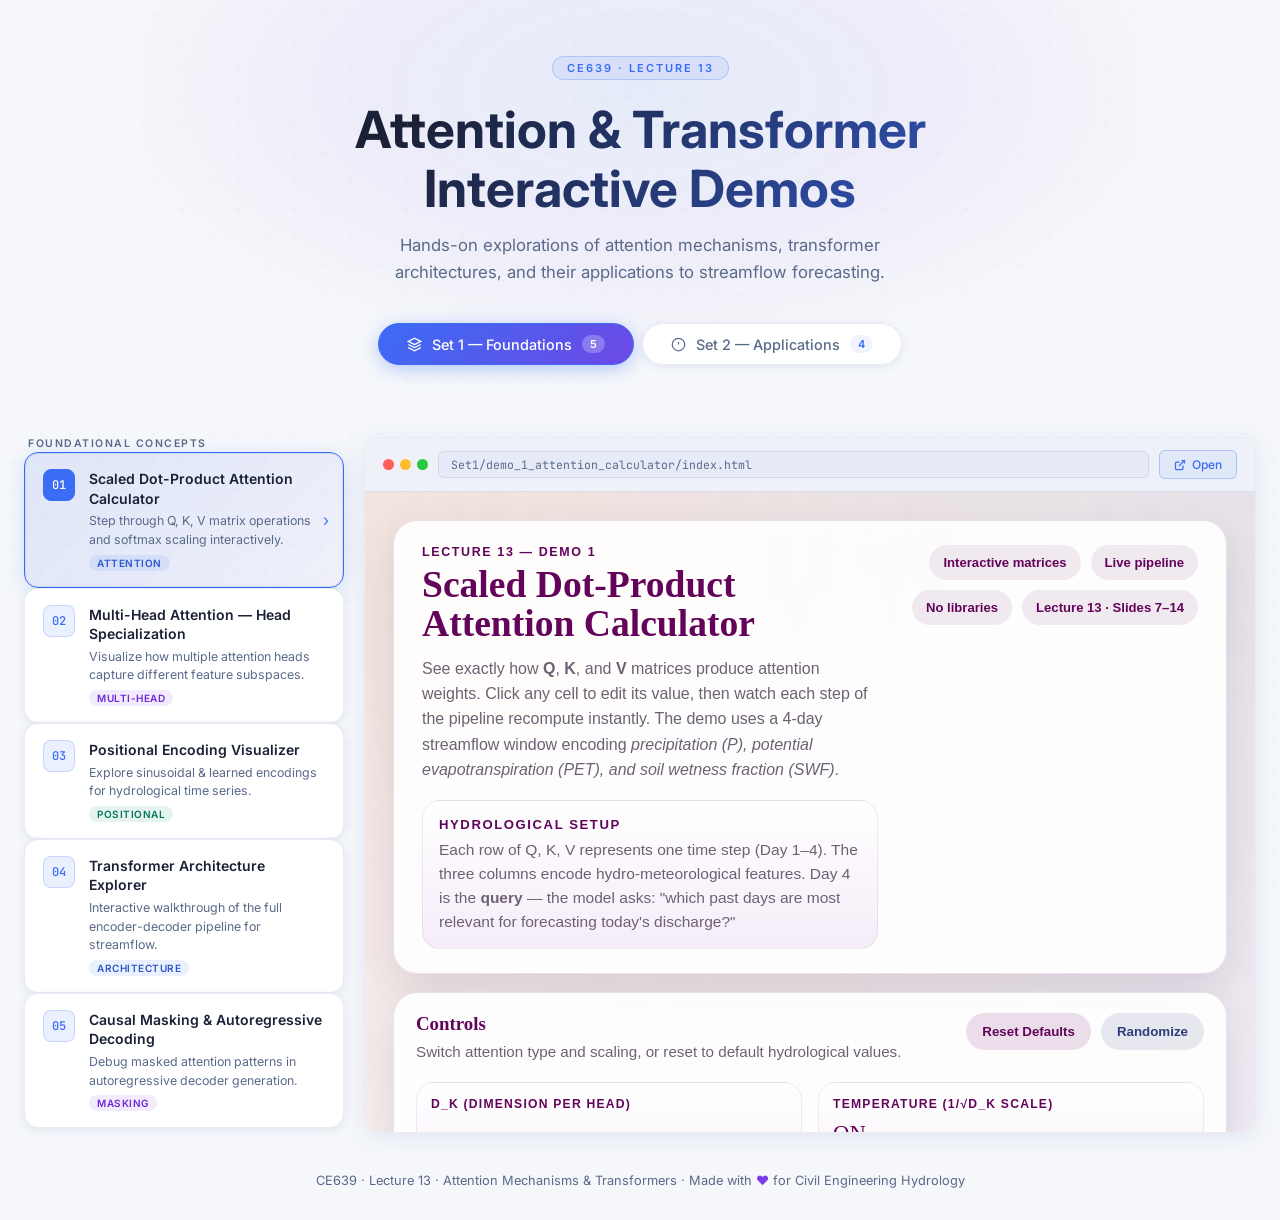
==== index.html @ 587828bb "init: working demos" ====
<!DOCTYPE html>
<html lang="en">

<head>
    <meta charset="UTF-8" />
    <meta name="viewport" content="width=device-width, initial-scale=1.0" />
    <title>CE639 — Lecture 13: Attention &amp; Transformers</title>
    <meta name="description"
        content="Interactive demos on attention mechanisms and transformer architectures for streamflow forecasting — CE639 Lecture 13." />
    <link rel="preconnect" href="https://fonts.googleapis.com" />
    <link rel="preconnect" href="https://fonts.gstatic.com" crossorigin />
    <link
        href="https://fonts.googleapis.com/css2?family=Inter:wght@300;400;500;600;700&family=JetBrains+Mono:wght@400;500&display=swap"
        rel="stylesheet" />
    <style>
        /* ── Reset & base ────────────────────────────────── */
        *,
        *::before,
        *::after {
            box-sizing: border-box;
            margin: 0;
            padding: 0;
        }

        :root {
            --bg: #f5f7fa;
            --bg-card: #ffffff;
            --bg-card2: #eef1f7;
            --border: rgba(99, 120, 180, 0.15);
            --accent: #3b6cf5;
            --accent2: #7c3aed;
            --accent3: #059669;
            --text: #1a2035;
            --text-muted: #5a6a8a;
            --shadow: rgba(60, 80, 160, 0.10);
            --radius: 14px;
            --transition: 0.25s cubic-bezier(.4, 0, .2, 1);
        }

        html {
            scroll-behavior: smooth;
        }

        body {
            font-family: 'Inter', sans-serif;
            background: var(--bg);
            color: var(--text);
            min-height: 100vh;
            overflow-x: hidden;
        }

        /* ── Subtle dot grid ────────────────────────────── */
        body::before {
            content: '';
            position: fixed;
            inset: 0;
            background-image: radial-gradient(circle, rgba(59, 108, 245, 0.07) 1px, transparent 1px);
            background-size: 28px 28px;
            pointer-events: none;
            z-index: 0;
        }

        /* ── Soft top wash ──────────────────────────────── */
        .glow-blob {
            position: fixed;
            top: -160px;
            left: 50%;
            transform: translateX(-50%);
            width: 1000px;
            height: 500px;
            background: radial-gradient(ellipse, rgba(59, 108, 245, 0.08) 0%, rgba(124, 58, 237, 0.05) 45%, transparent 75%);
            pointer-events: none;
            z-index: 0;
            animation: blobPulse 10s ease-in-out infinite alternate;
        }

        @keyframes blobPulse {
            from {
                opacity: 0.7;
                transform: translateX(-50%) scale(1);
            }

            to {
                opacity: 1;
                transform: translateX(-50%) scale(1.08);
            }
        }

        /* ── Layout wrapper ─────────────────────────────── */
        .wrapper {
            position: relative;
            z-index: 1;
            max-width: 1280px;
            margin: 0 auto;
            padding: 0 24px;
        }

        /* ── Header ─────────────────────────────────────── */
        header {
            padding: 56px 0 32px;
            text-align: center;
        }

        .badge {
            display: inline-block;
            font-size: 11px;
            font-weight: 600;
            letter-spacing: 2px;
            text-transform: uppercase;
            color: var(--accent);
            background: rgba(59, 108, 245, 0.09);
            border: 1px solid rgba(59, 108, 245, 0.25);
            border-radius: 100px;
            padding: 4px 14px;
            margin-bottom: 20px;
        }

        header h1 {
            font-size: clamp(2rem, 5vw, 3.2rem);
            font-weight: 700;
            line-height: 1.15;
            background: linear-gradient(135deg, #1a2035 30%, var(--accent) 100%);
            -webkit-background-clip: text;
            -webkit-text-fill-color: transparent;
            background-clip: text;
            margin-bottom: 14px;
        }

        header p.subtitle {
            font-size: 1.05rem;
            color: var(--text-muted);
            max-width: 580px;
            margin: 0 auto 36px;
            line-height: 1.65;
        }

        /* ── Set tabs ───────────────────────────────────── */
        .tab-row {
            display: flex;
            justify-content: center;
            gap: 8px;
            margin-bottom: 40px;
        }

        .tab-btn {
            position: relative;
            display: flex;
            align-items: center;
            gap: 10px;
            padding: 11px 28px;
            border-radius: 100px;
            border: 1.5px solid var(--border);
            background: var(--bg-card);
            color: var(--text-muted);
            font-family: 'Inter', sans-serif;
            font-size: 0.9rem;
            font-weight: 500;
            cursor: pointer;
            transition: all var(--transition);
            outline: none;
            box-shadow: 0 2px 8px var(--shadow);
        }

        .tab-btn .count {
            font-size: 11px;
            font-weight: 600;
            background: rgba(59, 108, 245, 0.08);
            color: var(--accent);
            border-radius: 100px;
            padding: 2px 8px;
            transition: all var(--transition);
        }

        .tab-btn:hover {
            border-color: rgba(59, 108, 245, 0.4);
            color: var(--text);
            box-shadow: 0 4px 16px var(--shadow);
        }

        .tab-btn.active {
            background: linear-gradient(135deg, #3b6cf5, #6d48e5);
            border-color: #3b6cf5;
            color: #fff;
            box-shadow: 0 4px 18px rgba(59, 108, 245, 0.35);
        }

        .tab-btn.active .count {
            background: rgba(255, 255, 255, 0.25);
            color: #fff;
        }

        /* ── Main two-panel layout ──────────────────────── */
        .main-layout {
            display: grid;
            grid-template-columns: 320px 1fr;
            gap: 20px;
            align-items: start;
        }

        @media (max-width: 900px) {
            .main-layout {
                grid-template-columns: 1fr;
            }
        }

        /* ── Demo sidebar ───────────────────────────────── */
        .sidebar {
            display: flex;
            flex-direction: column;
            gap: 10px;
            position: sticky;
            top: 24px;
        }

        .sidebar-section-label {
            font-size: 10.5px;
            font-weight: 600;
            letter-spacing: 1.5px;
            text-transform: uppercase;
            color: var(--text-muted);
            padding: 0 4px;
            margin-bottom: 2px;
        }

        .demo-card {
            position: relative;
            background: var(--bg-card);
            border: 1.5px solid var(--border);
            border-radius: var(--radius);
            padding: 16px 18px;
            cursor: pointer;
            transition: all var(--transition);
            overflow: hidden;
            box-shadow: 0 2px 8px var(--shadow);
        }

        .demo-card::before {
            content: '';
            position: absolute;
            inset: 0;
            background: linear-gradient(135deg, rgba(59, 108, 245, 0.05), transparent);
            opacity: 0;
            transition: opacity var(--transition);
        }

        .demo-card:hover {
            border-color: rgba(59, 108, 245, 0.35);
            transform: translateX(3px);
            box-shadow: 0 4px 16px var(--shadow);
        }

        .demo-card:hover::before {
            opacity: 1;
        }

        .demo-card.active {
            border-color: var(--accent);
            background: linear-gradient(135deg, rgba(59, 108, 245, 0.07), rgba(109, 72, 229, 0.04));
            box-shadow: 0 4px 20px rgba(59, 108, 245, 0.18), inset 0 0 0 1px rgba(59, 108, 245, 0.15);
        }

        .demo-card.active::before {
            opacity: 1;
        }

        .demo-card-inner {
            position: relative;
            z-index: 1;
            display: flex;
            align-items: flex-start;
            gap: 14px;
        }

        .demo-num {
            flex-shrink: 0;
            width: 32px;
            height: 32px;
            border-radius: 8px;
            background: rgba(59, 108, 245, 0.1);
            border: 1px solid rgba(59, 108, 245, 0.2);
            display: flex;
            align-items: center;
            justify-content: center;
            font-family: 'JetBrains Mono', monospace;
            font-size: 12px;
            font-weight: 500;
            color: var(--accent);
            transition: all var(--transition);
        }

        .demo-card.active .demo-num {
            background: var(--accent);
            border-color: var(--accent);
            color: #fff;
        }

        .demo-card-text {
            flex: 1;
            min-width: 0;
        }

        .demo-card-title {
            font-size: 0.875rem;
            font-weight: 600;
            color: var(--text);
            line-height: 1.4;
            margin-bottom: 4px;
        }

        .demo-card-desc {
            font-size: 0.775rem;
            color: var(--text-muted);
            line-height: 1.5;
        }

        .demo-card .arrow {
            position: absolute;
            right: 14px;
            top: 50%;
            transform: translateY(-50%);
            color: var(--accent);
            opacity: 0;
            transition: all var(--transition);
            font-size: 16px;
        }

        .demo-card:hover .arrow,
        .demo-card.active .arrow {
            opacity: 1;
        }

        /* ── Viewer panel ───────────────────────────────── */
        .viewer-panel {
            border-radius: var(--radius);
            overflow: hidden;
            background: var(--bg-card);
            border: 1.5px solid var(--border);
            display: flex;
            flex-direction: column;
            min-height: 680px;
            box-shadow: 0 4px 24px var(--shadow);
        }

        .viewer-toolbar {
            display: flex;
            align-items: center;
            gap: 10px;
            padding: 12px 18px;
            background: var(--bg-card2);
            border-bottom: 1px solid var(--border);
            flex-shrink: 0;
        }

        .viewer-dots {
            display: flex;
            gap: 6px;
        }

        .viewer-dots span {
            width: 11px;
            height: 11px;
            border-radius: 50%;
        }

        .viewer-dots span:nth-child(1) {
            background: #ff5f57;
        }

        .viewer-dots span:nth-child(2) {
            background: #ffbd2e;
        }

        .viewer-dots span:nth-child(3) {
            background: #28c840;
        }

        .viewer-url {
            flex: 1;
            background: rgba(59, 108, 245, 0.04);
            border: 1px solid var(--border);
            border-radius: 6px;
            padding: 5px 12px;
            font-family: 'JetBrains Mono', monospace;
            font-size: 11.5px;
            color: var(--text-muted);
            white-space: nowrap;
            overflow: hidden;
            text-overflow: ellipsis;
        }

        .viewer-open-btn {
            display: flex;
            align-items: center;
            gap: 6px;
            padding: 6px 14px;
            border-radius: 6px;
            border: 1.5px solid rgba(59, 108, 245, 0.3);
            background: rgba(59, 108, 245, 0.07);
            color: var(--accent);
            font-size: 12px;
            font-weight: 500;
            cursor: pointer;
            text-decoration: none;
            transition: all var(--transition);
            white-space: nowrap;
        }

        .viewer-open-btn:hover {
            background: rgba(59, 108, 245, 0.15);
            border-color: var(--accent);
        }

        #demo-frame {
            width: 100%;
            flex: 1;
            border: none;
            min-height: 640px;
            background: #fff;
            display: block;
        }

        .viewer-placeholder {
            flex: 1;
            display: flex;
            flex-direction: column;
            align-items: center;
            justify-content: center;
            gap: 16px;
            padding: 60px 24px;
            text-align: center;
        }

        .viewer-placeholder .icon {
            font-size: 48px;
            opacity: 0.3;
        }

        .viewer-placeholder p {
            font-size: 0.9rem;
            color: var(--text-muted);
            max-width: 280px;
        }

        /* ── Footer ─────────────────────────────────────── */
        footer {
            text-align: center;
            padding: 40px 0 32px;
            color: var(--text-muted);
            font-size: 0.8rem;
        }

        footer span {
            color: var(--accent2);
        }

        /* ── Fade animation ─────────────────────────────── */
        @keyframes fadeIn {
            from {
                opacity: 0;
                transform: translateY(8px);
            }

            to {
                opacity: 1;
                transform: translateY(0);
            }
        }

        .fade-in {
            animation: fadeIn 0.35s ease forwards;
        }

        /* ── Tag chips ──────────────────────────────────── */
        .tag {
            display: inline-block;
            font-size: 10px;
            font-weight: 600;
            letter-spacing: 0.5px;
            text-transform: uppercase;
            padding: 2px 8px;
            border-radius: 100px;
            margin-top: 5px;
        }

        .tag-blue {
            background: rgba(59, 108, 245, 0.10);
            color: #2d58c8;
        }

        .tag-purple {
            background: rgba(124, 58, 237, 0.10);
            color: #6d28d9;
        }

        .tag-green {
            background: rgba(5, 150, 105, 0.10);
            color: #047857;
        }
    </style>
</head>

<body>
    <div class="glow-blob"></div>

    <div class="wrapper">
        <!-- Header -->
        <header>
            <div class="badge">CE639 · Lecture 13</div>
            <h1>Attention &amp; Transformer<br>Interactive Demos</h1>
            <p class="subtitle">
                Hands-on explorations of attention mechanisms, transformer
                architectures, and their applications to streamflow forecasting.
            </p>

            <!-- Set Tabs -->
            <div class="tab-row" role="tablist" aria-label="Demo Sets">
                <button class="tab-btn active" id="tab-set1" role="tab" aria-selected="true" aria-controls="panel-set1"
                    onclick="switchSet(1)">
                    <svg width="15" height="15" viewBox="0 0 24 24" fill="none" stroke="currentColor" stroke-width="2">
                        <path d="M12 2L2 7l10 5 10-5-10-5z" />
                        <path d="M2 17l10 5 10-5" />
                        <path d="M2 12l10 5 10-5" />
                    </svg>
                    Set 1 — Foundations
                    <span class="count">5</span>
                </button>
                <button class="tab-btn" id="tab-set2" role="tab" aria-selected="false" aria-controls="panel-set2"
                    onclick="switchSet(2)">
                    <svg width="15" height="15" viewBox="0 0 24 24" fill="none" stroke="currentColor" stroke-width="2">
                        <circle cx="12" cy="12" r="10" />
                        <line x1="12" y1="8" x2="12" y2="12" />
                        <line x1="12" y1="16" x2="12.01" y2="16" />
                    </svg>
                    Set 2 — Applications
                    <span class="count">4</span>
                </button>
            </div>
        </header>

        <!-- Main layout -->
        <div class="main-layout">
            <!-- Sidebar -->
            <nav class="sidebar" aria-label="Demos">

                <!-- Set 1 panel -->
                <div id="panel-set1" role="tabpanel" aria-labelledby="tab-set1">
                    <p class="sidebar-section-label">Foundational Concepts</p>

                    <div class="demo-card active fade-in" id="card-1"
                        onclick="loadDemo('Set1/demo_1_attention_calculator/index.html', this, 'Scaled Dot-Product Attention Calculator')">
                        <div class="demo-card-inner">
                            <div class="demo-num">01</div>
                            <div class="demo-card-text">
                                <div class="demo-card-title">Scaled Dot-Product Attention Calculator</div>
                                <div class="demo-card-desc">Step through Q, K, V matrix operations and softmax scaling
                                    interactively.</div>
                                <span class="tag tag-blue">Attention</span>
                            </div>
                        </div>
                        <span class="arrow">›</span>
                    </div>

                    <div class="demo-card fade-in" id="card-2"
                        onclick="loadDemo('Set1/demo_2_multihead_attention/index.html', this, 'Multi-Head Attention — Head Specialization')">
                        <div class="demo-card-inner">
                            <div class="demo-num">02</div>
                            <div class="demo-card-text">
                                <div class="demo-card-title">Multi-Head Attention — Head Specialization</div>
                                <div class="demo-card-desc">Visualize how multiple attention heads capture different
                                    feature subspaces.</div>
                                <span class="tag tag-purple">Multi-Head</span>
                            </div>
                        </div>
                        <span class="arrow">›</span>
                    </div>

                    <div class="demo-card fade-in" id="card-3"
                        onclick="loadDemo('Set1/demo_3_positional_encoding/index.html', this, 'Positional Encoding Visualizer — Hydrological Cycles')">
                        <div class="demo-card-inner">
                            <div class="demo-num">03</div>
                            <div class="demo-card-text">
                                <div class="demo-card-title">Positional Encoding Visualizer</div>
                                <div class="demo-card-desc">Explore sinusoidal &amp; learned encodings for hydrological
                                    time series.</div>
                                <span class="tag tag-green">Positional</span>
                            </div>
                        </div>
                        <span class="arrow">›</span>
                    </div>

                    <div class="demo-card fade-in" id="card-4"
                        onclick="loadDemo('Set1/demo_4_transformer_architecture/index.html', this, 'Transformer Architecture Explorer — Streamflow Forecasting')">
                        <div class="demo-card-inner">
                            <div class="demo-num">04</div>
                            <div class="demo-card-text">
                                <div class="demo-card-title">Transformer Architecture Explorer</div>
                                <div class="demo-card-desc">Interactive walkthrough of the full encoder-decoder pipeline
                                    for streamflow.</div>
                                <span class="tag tag-blue">Architecture</span>
                            </div>
                        </div>
                        <span class="arrow">›</span>
                    </div>

                    <div class="demo-card fade-in" id="card-5"
                        onclick="loadDemo('Set1/demo_5_causal_masking/index.html', this, 'Causal Masking &amp; Autoregressive Decoding Debugger')">
                        <div class="demo-card-inner">
                            <div class="demo-num">05</div>
                            <div class="demo-card-text">
                                <div class="demo-card-title">Causal Masking &amp; Autoregressive Decoding</div>
                                <div class="demo-card-desc">Debug masked attention patterns in autoregressive decoder
                                    generation.</div>
                                <span class="tag tag-purple">Masking</span>
                            </div>
                        </div>
                        <span class="arrow">›</span>
                    </div>
                </div>

                <!-- Set 2 panel (hidden initially) -->
                <div id="panel-set2" role="tabpanel" aria-labelledby="tab-set2" style="display:none;">
                    <p class="sidebar-section-label">Applied Hydrology</p>

                    <div class="demo-card fade-in" id="card-6"
                        onclick="loadDemo('Set2/01_bahdanau_streamflow_demo/index.html', this, 'Bahdanau Attention for Streamflow Forecasting')">
                        <div class="demo-card-inner">
                            <div class="demo-num">01</div>
                            <div class="demo-card-text">
                                <div class="demo-card-title">Bahdanau Attention for Streamflow Forecasting</div>
                                <div class="demo-card-desc">Classic additive attention applied to multi-step streamflow
                                    prediction.</div>
                                <span class="tag tag-green">Bahdanau</span>
                            </div>
                        </div>
                        <span class="arrow">›</span>
                    </div>

                    <div class="demo-card fade-in" id="card-7"
                        onclick="loadDemo('Set2/02_self_attention_positional_encoding_lab/index.html', this, 'Scaled Dot-Product Attention and Positional Encoding')">
                        <div class="demo-card-inner">
                            <div class="demo-num">02</div>
                            <div class="demo-card-text">
                                <div class="demo-card-title">Self-Attention &amp; Positional Encoding Lab</div>
                                <div class="demo-card-desc">Hands-on lab combining self-attention with various
                                    positional schemes.</div>
                                <span class="tag tag-blue">Lab</span>
                            </div>
                        </div>
                        <span class="arrow">›</span>
                    </div>

                    <div class="demo-card fade-in" id="card-8"
                        onclick="loadDemo('Set2/03_transformer_streamflow_encoder_decoder_walkthrough/index.html', this, 'Transformer Encoder–Decoder for 7-Day Streamflow Forecasting')">
                        <div class="demo-card-inner">
                            <div class="demo-num">03</div>
                            <div class="demo-card-text">
                                <div class="demo-card-title">Encoder–Decoder for 7-Day Streamflow Forecasting</div>
                                <div class="demo-card-desc">Full walkthrough of a transformer forecast model predicting
                                    7-day flows.</div>
                                <span class="tag tag-purple">Forecasting</span>
                            </div>
                        </div>
                        <span class="arrow">›</span>
                    </div>

                    <div class="demo-card fade-in" id="card-9"
                        onclick="loadDemo('Set2/04_ce_transformer_variants_decision_lab/index.html', this, 'CE Transformer Variants Decision Lab')">
                        <div class="demo-card-inner">
                            <div class="demo-num">04</div>
                            <div class="demo-card-text">
                                <div class="demo-card-title">CE Transformer Variants Decision Lab</div>
                                <div class="demo-card-desc">Compare PatchTST, Autoformer, Informer and other variants
                                    for CE tasks.</div>
                                <span class="tag tag-green">Variants</span>
                            </div>
                        </div>
                        <span class="arrow">›</span>
                    </div>
                </div>
            </nav>

            <!-- Viewer -->
            <div class="viewer-panel" id="viewer-panel">
                <div class="viewer-toolbar">
                    <div class="viewer-dots"><span></span><span></span><span></span></div>
                    <div class="viewer-url" id="viewer-url">Select a demo from the left panel</div>
                    <a href="#" id="viewer-open" class="viewer-open-btn" target="_blank" style="display:none;"
                        title="Open in new tab">
                        <svg width="12" height="12" viewBox="0 0 24 24" fill="none" stroke="currentColor"
                            stroke-width="2.5">
                            <path d="M18 13v6a2 2 0 0 1-2 2H5a2 2 0 0 1-2-2V8a2 2 0 0 1 2-2h6" />
                            <polyline points="15 3 21 3 21 9" />
                            <line x1="10" y1="14" x2="21" y2="3" />
                        </svg>
                        Open
                    </a>
                </div>

                <!-- Placeholder shown before any demo is selected -->
                <div class="viewer-placeholder" id="viewer-placeholder">
                    <div class="icon">🔬</div>
                    <p>Select a demo from the sidebar to load it here.</p>
                </div>

                <!-- iframe hidden until a demo is loaded -->
                <iframe id="demo-frame" src="" style="display:none;" title="Demo viewer" allow="fullscreen"
                    sandbox="allow-scripts allow-same-origin allow-forms allow-popups"></iframe>
            </div>
        </div>

        <footer>
            CE639 &middot; Lecture 13 &middot; Attention Mechanisms &amp; Transformers &middot;
            Made with <span>♥</span> for Civil Engineering Hydrology
        </footer>
    </div>

    <script>
        let currentSet = 1;
        let currentCard = null;
        let currentPath = null;

        // Initialise — load the first demo automatically
        document.addEventListener('DOMContentLoaded', () => {
            const firstCard = document.getElementById('card-1');
            loadDemo('Set1/demo_1_attention_calculator/index.html', firstCard, 'Scaled Dot-Product Attention Calculator');
        });

        function switchSet(n) {
            if (currentSet === n) return;
            currentSet = n;

            // Update tab buttons
            document.getElementById('tab-set1').classList.toggle('active', n === 1);
            document.getElementById('tab-set2').classList.toggle('active', n === 2);
            document.getElementById('tab-set1').setAttribute('aria-selected', n === 1);
            document.getElementById('tab-set2').setAttribute('aria-selected', n === 2);

            // Show / hide panels
            document.getElementById('panel-set1').style.display = n === 1 ? '' : 'none';
            document.getElementById('panel-set2').style.display = n === 2 ? '' : 'none';

            // Load first card of the chosen set
            if (n === 1) {
                const card = document.getElementById('card-1');
                loadDemo('Set1/demo_1_attention_calculator/index.html', card, 'Scaled Dot-Product Attention Calculator');
            } else {
                const card = document.getElementById('card-6');
                loadDemo('Set2/01_bahdanau_streamflow_demo/index.html', card, 'Bahdanau Attention for Streamflow Forecasting');
            }
        }

        function loadDemo(path, cardEl, title) {
            // Deactivate current card
            if (currentCard && currentCard !== cardEl) {
                currentCard.classList.remove('active');
            }

            cardEl.classList.add('active');
            currentCard = cardEl;
            currentPath = path;

            // Update toolbar
            document.getElementById('viewer-url').textContent = path;
            const openBtn = document.getElementById('viewer-open');
            openBtn.href = path;
            openBtn.style.display = '';

            // Show iframe, hide placeholder
            document.getElementById('viewer-placeholder').style.display = 'none';
            const frame = document.getElementById('demo-frame');
            frame.style.display = 'block';
            frame.src = path;
            frame.title = title;
        }
    </script>
</body>

</html>
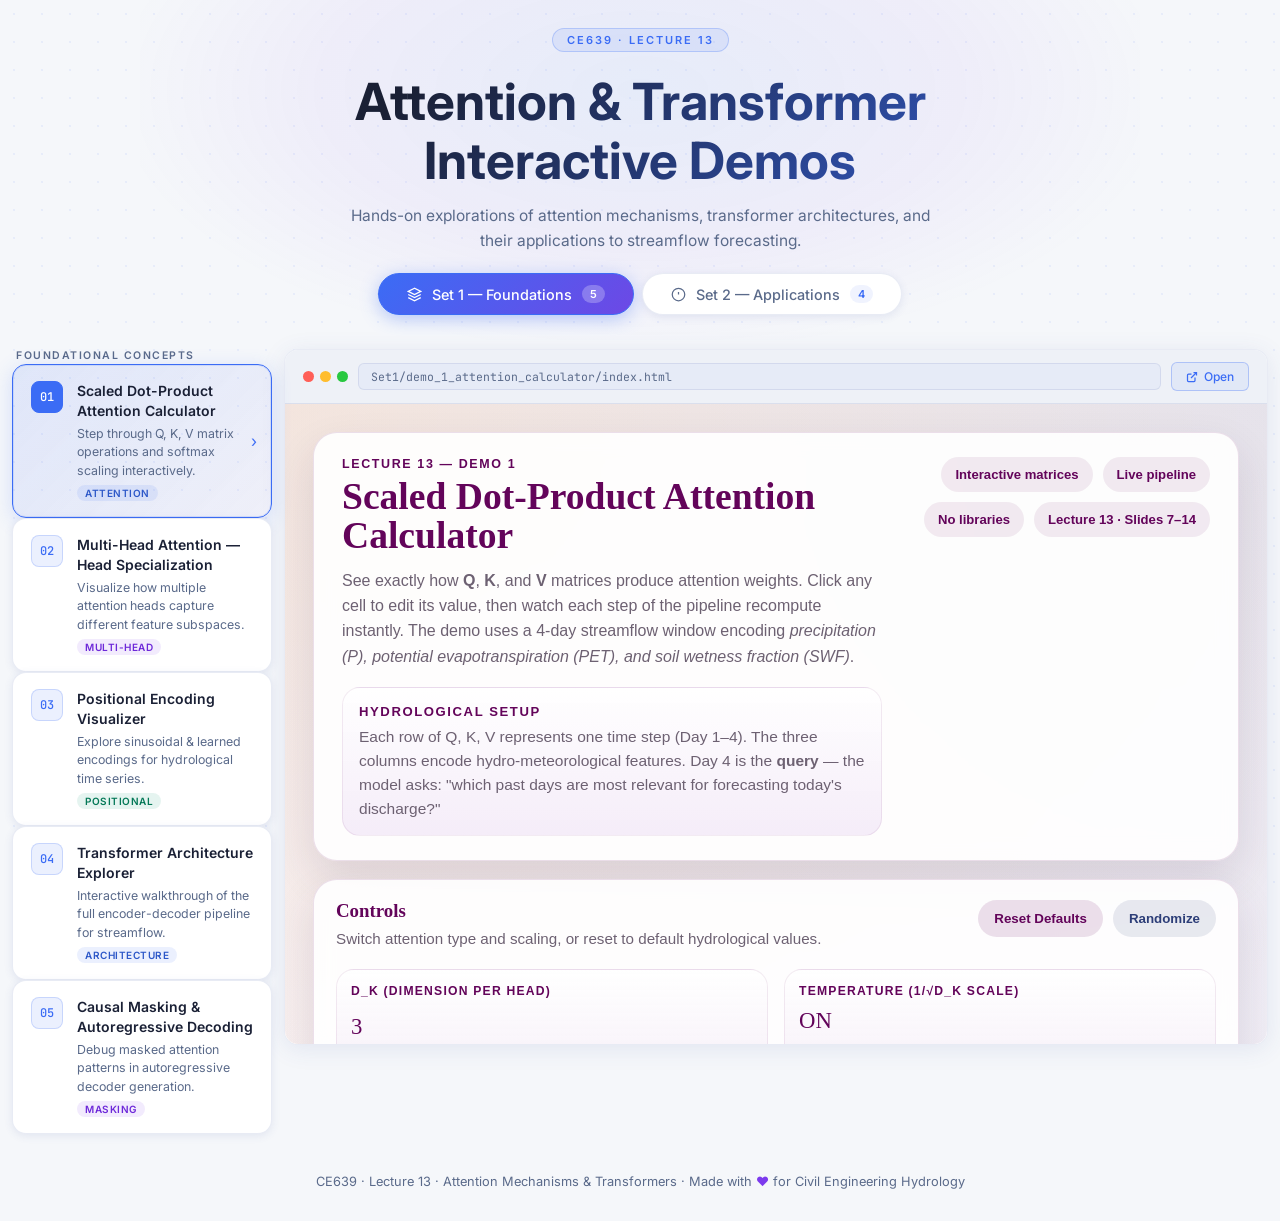
==== commit 1f695692: "Adjust layout dimensions and padding in index.html" ====
--- a/index.html
+++ b/index.html
@@ -90,14 +90,14 @@
         .wrapper {
             position: relative;
             z-index: 1;
-            max-width: 1280px;
+            max-width: 1600px;
             margin: 0 auto;
-            padding: 0 24px;
+            padding: 0 12px;
         }
 
         /* ── Header ─────────────────────────────────────── */
         header {
-            padding: 56px 0 32px;
+            padding: 28px 0 16px;
             text-align: center;
         }
 
@@ -127,11 +127,11 @@
         }
 
         header p.subtitle {
-            font-size: 1.05rem;
+            font-size: 0.97rem;
             color: var(--text-muted);
             max-width: 580px;
-            margin: 0 auto 36px;
-            line-height: 1.65;
+            margin: 0 auto 20px;
+            line-height: 1.6;
         }
 
         /* ── Set tabs ───────────────────────────────────── */
@@ -139,7 +139,7 @@
             display: flex;
             justify-content: center;
             gap: 8px;
-            margin-bottom: 40px;
+            margin-bottom: 18px;
         }
 
         .tab-btn {
@@ -192,8 +192,8 @@
         /* ── Main two-panel layout ──────────────────────── */
         .main-layout {
             display: grid;
-            grid-template-columns: 320px 1fr;
-            gap: 20px;
+            grid-template-columns: 260px 1fr;
+            gap: 12px;
             align-items: start;
         }
 
@@ -337,7 +337,7 @@
             border: 1.5px solid var(--border);
             display: flex;
             flex-direction: column;
-            min-height: 680px;
+            min-height: calc(100vh - 220px);
             box-shadow: 0 4px 24px var(--shadow);
         }
 
@@ -414,7 +414,7 @@
             width: 100%;
             flex: 1;
             border: none;
-            min-height: 640px;
+            min-height: calc(100vh - 260px);
             background: #fff;
             display: block;
         }
@@ -775,4 +775,4 @@
     </script>
 </body>
 
-</html>+</html>
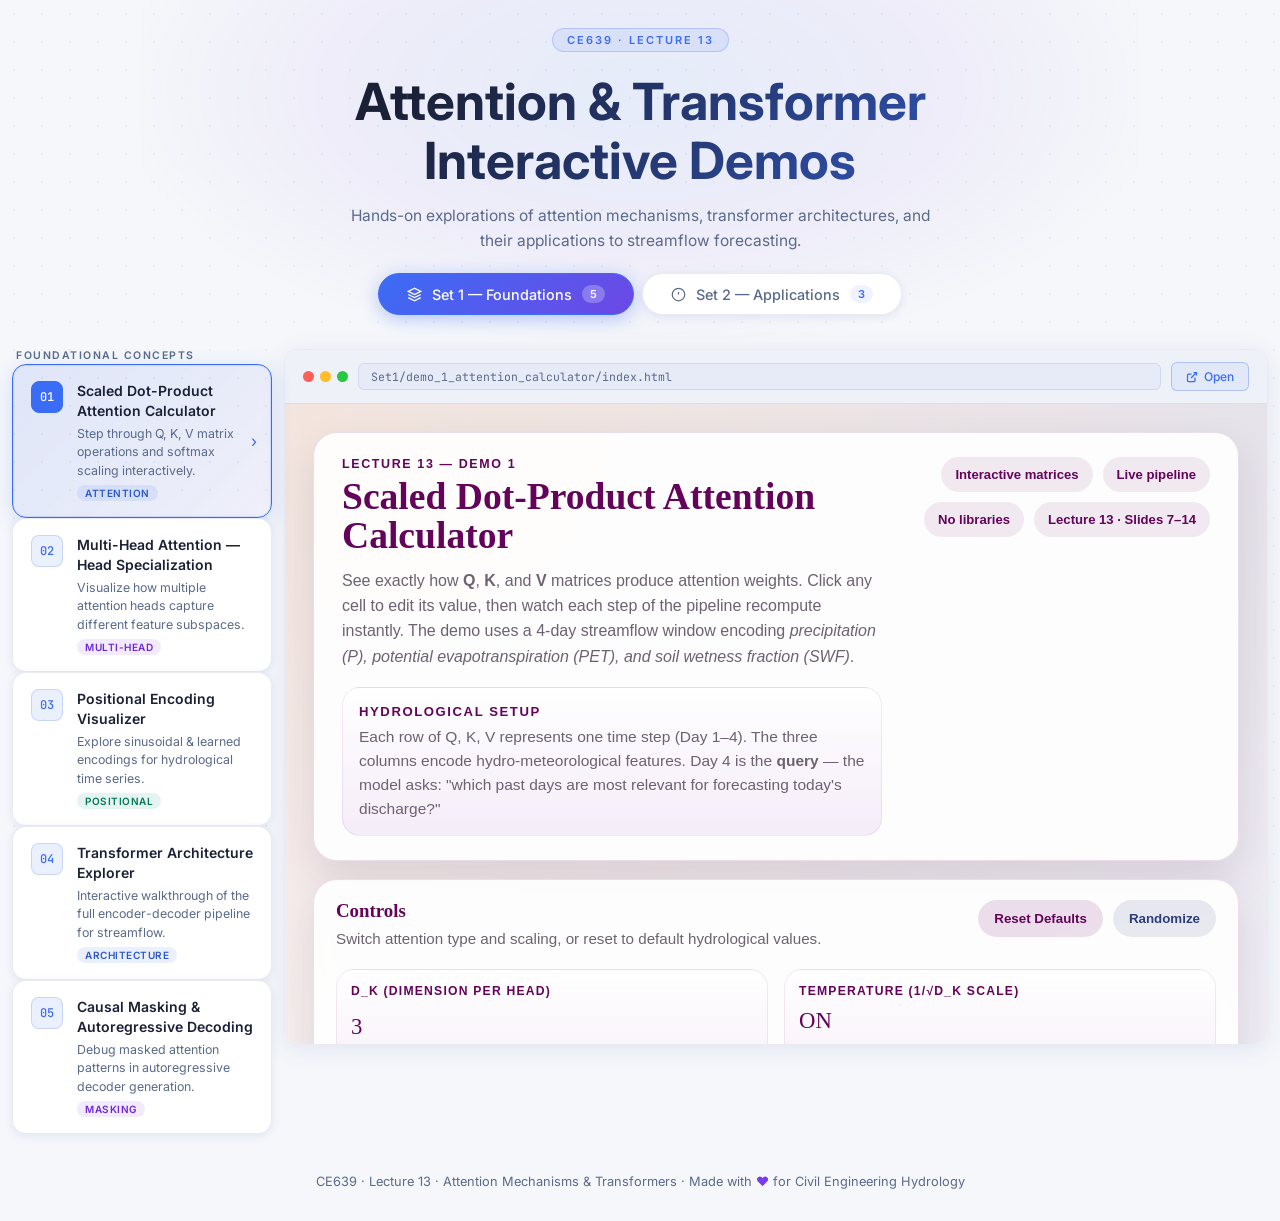
==== commit 9d5976c6: "fix: remove unwanted texts" ====
--- a/index.html
+++ b/index.html
@@ -532,7 +532,7 @@
                         <line x1="12" y1="16" x2="12.01" y2="16" />
                     </svg>
                     Set 2 — Applications
-                    <span class="count">4</span>
+                    <span class="count">3</span>
                 </button>
             </div>
         </header>
@@ -649,24 +649,10 @@
                         <span class="arrow">›</span>
                     </div>
 
-                    <div class="demo-card fade-in" id="card-8"
-                        onclick="loadDemo('Set2/03_transformer_streamflow_encoder_decoder_walkthrough/index.html', this, 'Transformer Encoder–Decoder for 7-Day Streamflow Forecasting')">
-                        <div class="demo-card-inner">
-                            <div class="demo-num">03</div>
-                            <div class="demo-card-text">
-                                <div class="demo-card-title">Encoder–Decoder for 7-Day Streamflow Forecasting</div>
-                                <div class="demo-card-desc">Full walkthrough of a transformer forecast model predicting
-                                    7-day flows.</div>
-                                <span class="tag tag-purple">Forecasting</span>
-                            </div>
-                        </div>
-                        <span class="arrow">›</span>
-                    </div>
-
                     <div class="demo-card fade-in" id="card-9"
                         onclick="loadDemo('Set2/04_ce_transformer_variants_decision_lab/index.html', this, 'CE Transformer Variants Decision Lab')">
                         <div class="demo-card-inner">
-                            <div class="demo-num">04</div>
+                            <div class="demo-num">03</div>
                             <div class="demo-card-text">
                                 <div class="demo-card-title">CE Transformer Variants Decision Lab</div>
                                 <div class="demo-card-desc">Compare PatchTST, Autoformer, Informer and other variants
@@ -775,4 +761,4 @@
     </script>
 </body>
 
-</html>
+</html>
